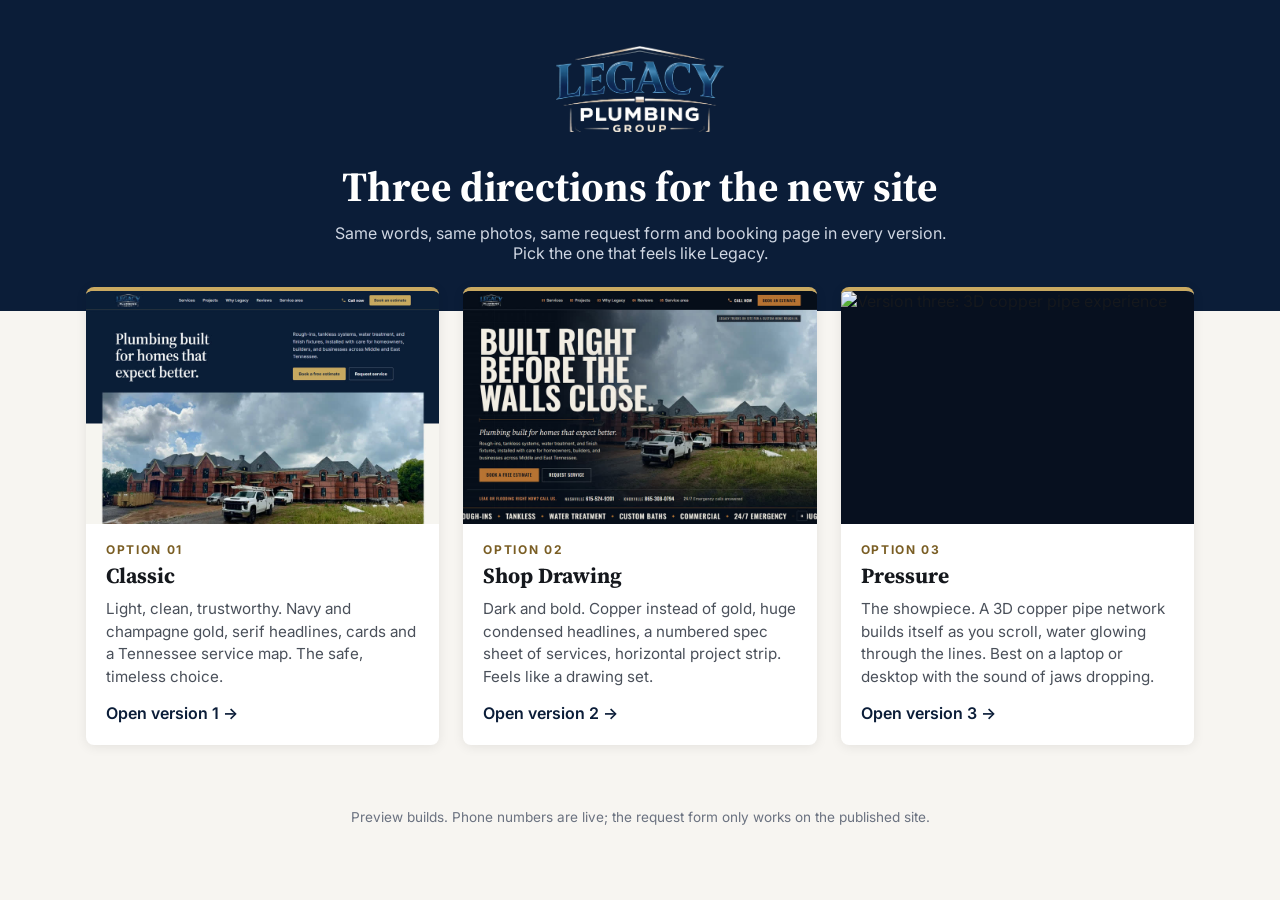
==== versions.html @ 2aec9b56 "Add versions chooser page, preview thumbnails and Vercel preview config Co-Authored-By: Claude Fable" ====
<!doctype html>
<html lang="en">
<head>
  <meta charset="utf-8" />
  <meta name="viewport" content="width=device-width, initial-scale=1" />
  <meta name="robots" content="noindex" />
  <title>Legacy Plumbing Group — design options</title>
  <link rel="icon" href="/favicon.png" />
  <link rel="preconnect" href="https://fonts.googleapis.com" />
  <link rel="preconnect" href="https://fonts.gstatic.com" crossorigin />
  <link href="https://fonts.googleapis.com/css2?family=Inter:wght@400;600;700&family=Source+Serif+4:wght@700&display=swap" rel="stylesheet" />
  <style>
    :root { --navy:#0b1d38; --gold:#c9a961; --paper:#f7f5f1; --ink:#15181d; }
    * { box-sizing:border-box; }
    body { margin:0; font-family:Inter,system-ui,sans-serif; background:var(--paper); color:var(--ink); }
    header { background:var(--navy); color:#fff; padding:40px 16px 48px; text-align:center; }
    header img { width:180px; height:auto; }
    h1 { font-family:"Source Serif 4",Georgia,serif; font-size:clamp(1.8rem,4vw,2.6rem); margin:16px 0 8px; }
    header p { margin:0; color:#cfd6e2; max-width:620px; margin-inline:auto; }
    main { max-width:1140px; margin:-24px auto 64px; padding:0 16px; display:grid; gap:24px; grid-template-columns:repeat(auto-fit,minmax(300px,1fr)); }
    a.card { display:block; background:#fff; border-radius:8px; overflow:hidden; text-decoration:none; color:inherit;
      box-shadow:0 2px 12px rgba(0,0,0,.08); border-top:4px solid var(--gold); transition:transform .15s, box-shadow .15s; }
    a.card:hover, a.card:focus-visible { transform:translateY(-3px); box-shadow:0 8px 24px rgba(0,0,0,.14); outline:none; }
    a.card:focus-visible { box-shadow:0 0 0 3px var(--gold); }
    a.card img { width:100%; height:auto; aspect-ratio:900/593; object-fit:cover; object-position:top; display:block; background:#07101f; }
    .body { padding:18px 20px 22px; }
    .num { font-size:.75rem; letter-spacing:.14em; text-transform:uppercase; color:#7a5e24; font-weight:700; }
    h2 { font-family:"Source Serif 4",Georgia,serif; margin:4px 0 8px; font-size:1.35rem; }
    .body p { margin:0; color:#4a505a; font-size:.95rem; line-height:1.5; }
    .open { display:inline-block; margin-top:14px; font-weight:600; color:var(--navy); }
    footer { text-align:center; color:#6b7280; font-size:.85rem; padding:0 16px 40px; }
  </style>
</head>
<body>
  <header>
    <img src="/assets/legacy-wordmark.png" width="841" height="458" alt="Legacy Plumbing Group" />
    <h1>Three directions for the new site</h1>
    <p>Same words, same photos, same request form and booking page in every version. Pick the one that feels like Legacy.</p>
  </header>
  <main>
    <a class="card" href="/">
      <img src="/assets/previews/v1.jpg" width="900" height="593" alt="Version one: light, classic layout" />
      <div class="body">
        <div class="num">Option 01</div>
        <h2>Classic</h2>
        <p>Light, clean, trustworthy. Navy and champagne gold, serif headlines, cards and a Tennessee service map. The safe, timeless choice.</p>
        <span class="open">Open version 1 →</span>
      </div>
    </a>
    <a class="card" href="/v2/">
      <img src="/assets/previews/v2.jpg" width="900" height="593" alt="Version two: dark shop-drawing layout with copper" />
      <div class="body">
        <div class="num">Option 02</div>
        <h2>Shop Drawing</h2>
        <p>Dark and bold. Copper instead of gold, huge condensed headlines, a numbered spec sheet of services, horizontal project strip. Feels like a drawing set.</p>
        <span class="open">Open version 2 →</span>
      </div>
    </a>
    <a class="card" href="/v3/">
      <img src="/assets/previews/v3.jpg" width="900" height="593" alt="Version three: 3D copper pipe experience" />
      <div class="body">
        <div class="num">Option 03</div>
        <h2>Pressure</h2>
        <p>The showpiece. A 3D copper pipe network builds itself as you scroll, water glowing through the lines. Best on a laptop or desktop with the sound of jaws dropping.</p>
        <span class="open">Open version 3 →</span>
      </div>
    </a>
  </main>
  <footer>Preview builds. Phone numbers are live; the request form only works on the published site.</footer>
</body>
</html>
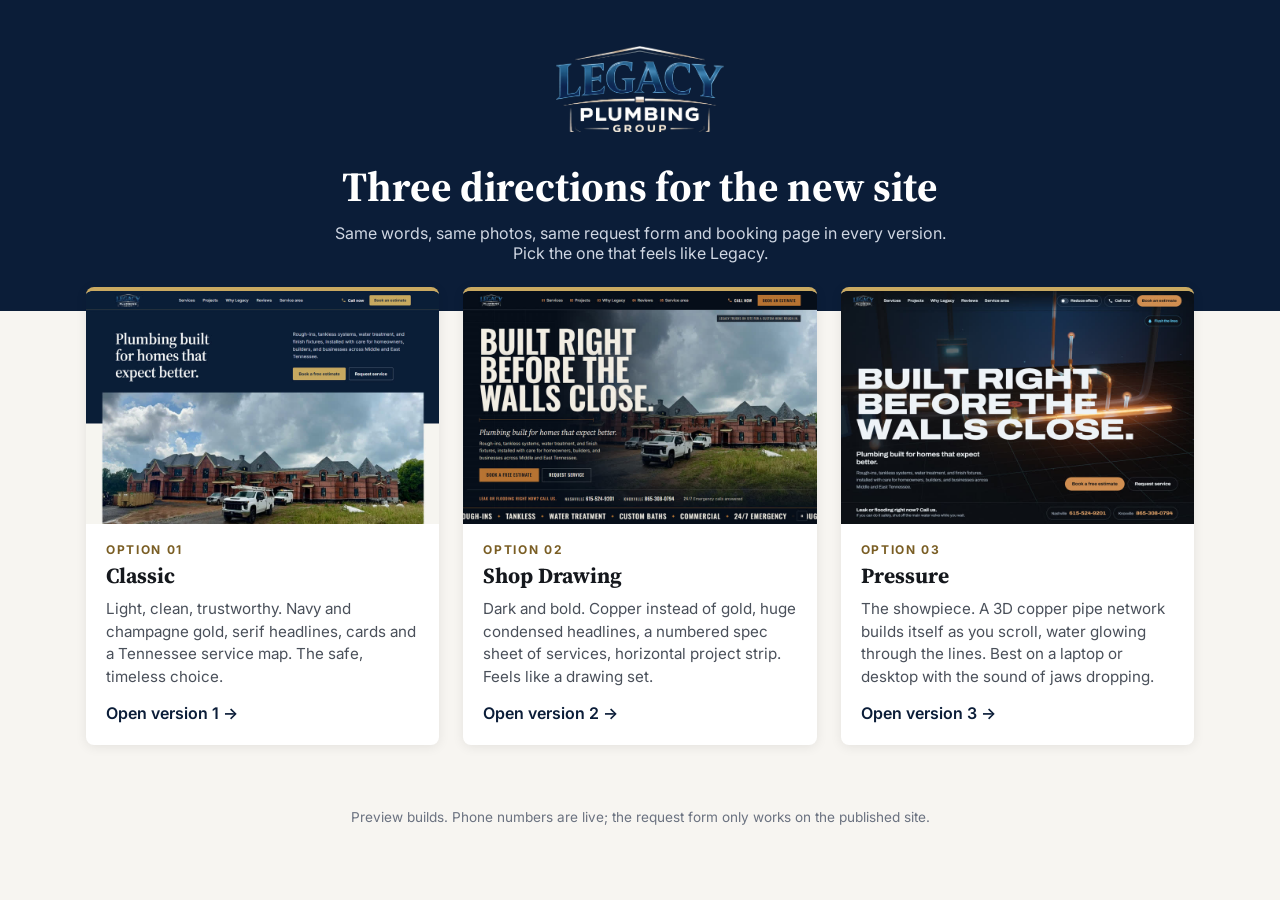
==== commit 2dd7d0e7: "Preview: land on the versions chooser, v1 moves to /v1 Vercel-only (netlify.toml untouched), so the " ====
--- a/versions.html
+++ b/versions.html
@@ -38,7 +38,7 @@
     <p>Same words, same photos, same request form and booking page in every version. Pick the one that feels like Legacy.</p>
   </header>
   <main>
-    <a class="card" href="/">
+    <a class="card" href="/v1">
       <img src="/assets/previews/v1.jpg" width="900" height="593" alt="Version one: light, classic layout" />
       <div class="body">
         <div class="num">Option 01</div>
